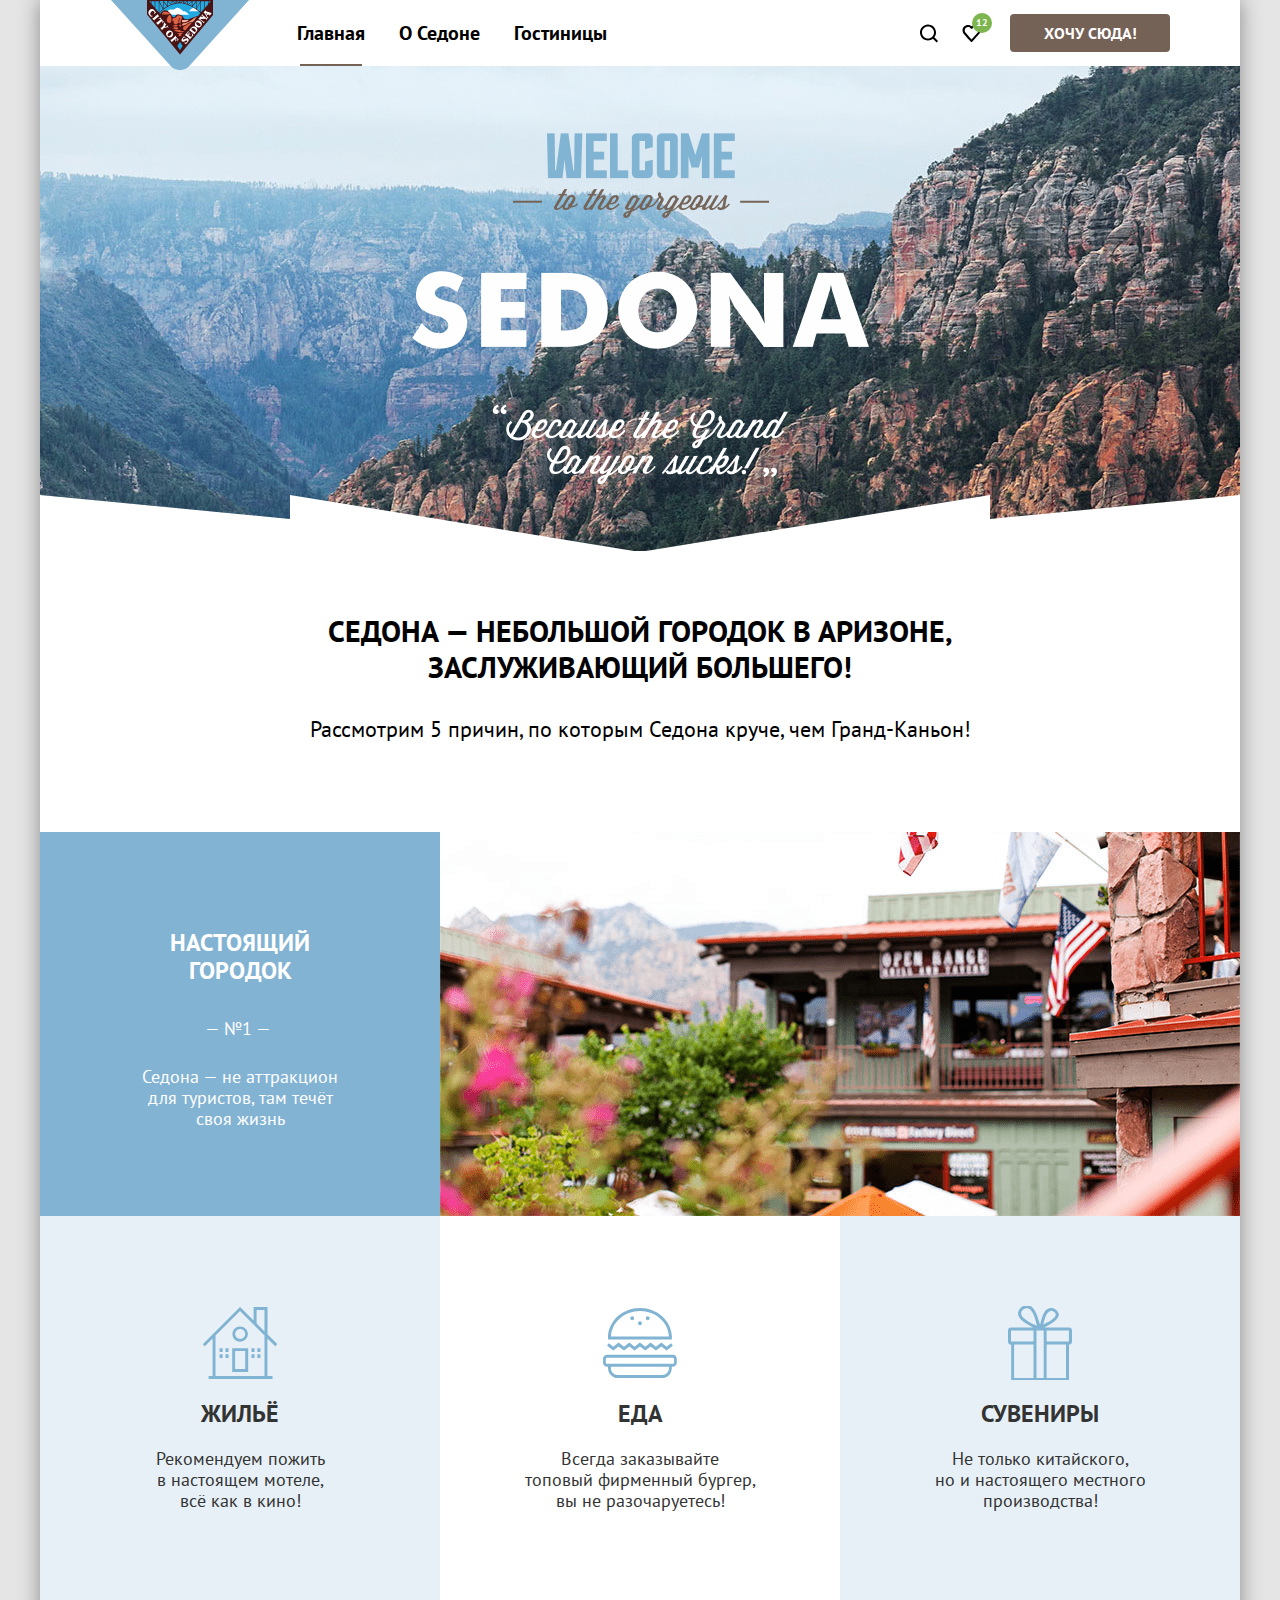
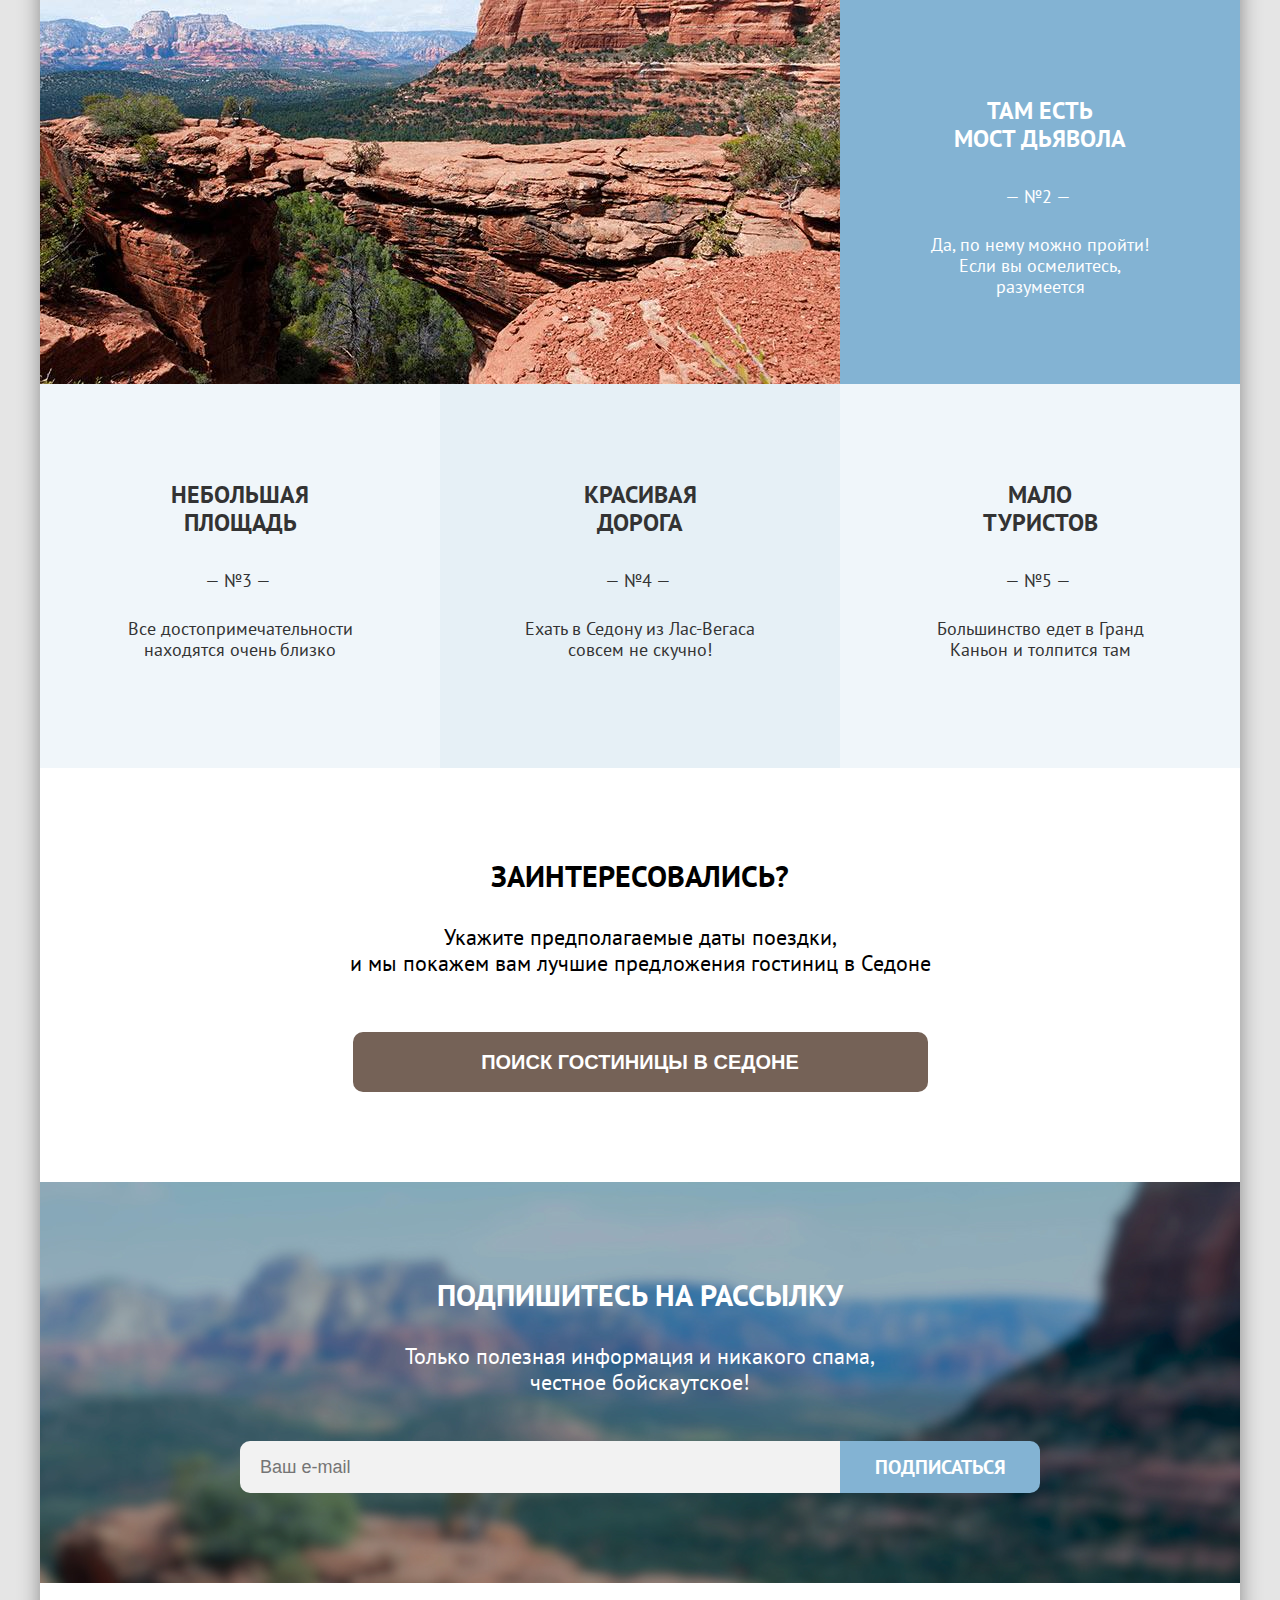
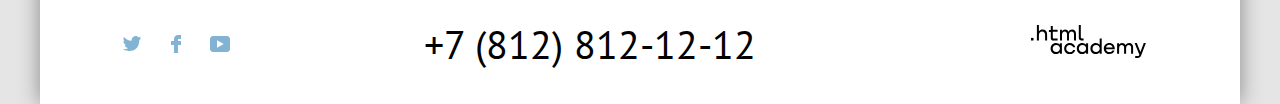
==== index.html @ 3f6ed515 "init: upload web-page" ====
<!DOCTYPE html>
<html lang="ru">
<head>
    <meta charset="UTF-8">
    <title>Ваше путешествие в Седону</title>
    <link rel="stylesheet" href="styles/styles.css">
    <link rel="stylesheet" href="styles/outline.css">
</head>
<body>

    <header class="page-header">
<!-- Разметка навигации -->
        <nav class="navigation-main">
            <div class="nav-logo">
                <a href="index.html">
                <img src="images/brand.svg" style="width: 140px; height: 70px;" alt="логотип сайта" class="mail-logo">
                </a>
            </div>

            <div class="navigation-box">
                <ul class="navigation-list">
                    <li class="navigation-item">
                        <a class="site-menu-link site-menu-current" href="index.html">Главная</a>
                    </li>
                    <li class="navigation-item">
                        <a class="site-menu-link" href="#about-id">О Седоне</a>
                    </li>
                    <li class="navigation-item">
                        <a class="site-menu-link" href="catalog.html">Гостиницы</a>
                    </li>
                </ul>
            </div>
        </nav>
<!-- Разметка кнопок посетителя -->
        <div class="additional-menu">
            <a class="additional-menu-link black-icon"  href="#">
                <svg class="additional-menu-icon" aria-hidden="true" focusable="false" width="20" height="19" viewBox="0 0 20 19" xmlns="http://www.w3.org/2000/svg">
                    <path d="M19.0257 17.05L15.3152 13.35C16.318 12.05 17.02 10.35 17.02 8.44995C17.02 4.04995 13.4098 0.449951 8.99732 0.449951C4.58483 0.449951 0.974609 4.14995 0.974609 8.54995C0.974609 12.95 4.58483 16.55 8.99732 16.55C10.8024 16.55 12.5072 15.95 13.9112 14.85L17.6217 18.55L19.0257 17.05ZM8.99732 14.55C5.68795 14.55 2.98029 11.85 2.98029 8.54995C2.98029 5.24995 5.68795 2.54995 8.99732 2.54995C12.3067 2.54995 15.0143 5.24995 15.0143 8.54995C15.0143 11.85 12.3067 14.55 8.99732 14.55Z"  />
                    </svg>
                <span class="visually-hidden">Поиск</span>
            </a>

            <a class="additional-menu-link black-icon" href="#">
                <svg class="additional-menu-icon" aria-hidden="true" focusable="false" width="19" height="17" viewBox="0 0 19 17" xmlns="http://www.w3.org/2000/svg">
                    <path d="M9.44382 17C9.14296 17 8.84211 16.9 8.64155 16.6C3.22622 10.5 1.92253 9.1 1.62168 8.7C0.91969 7.8 0.518555 6.6 0.518555 5.4C0.518555 2.4 2.92537 0 6.03416 0C7.33785 0 8.54126 0.5 9.5441 1.3C10.5469 0.5 11.8506 0 13.054 0C16.0625 0 18.5696 2.4 18.5696 5.4C18.5696 6.7 18.0682 7.9 17.266 8.8L10.2461 16.7C10.0455 16.9 9.84495 17 9.44382 17ZM3.42679 7.5C3.72764 7.9 6.93672 11.5 9.5441 14.4L15.7617 7.4C16.2631 6.9 16.4637 6.2 16.4637 5.4C16.4637 3.6 14.9594 2.1 13.1543 2.1C12.1515 2.1 11.1486 2.6 10.4467 3.4C10.1458 3.7 9.84495 3.8 9.5441 3.8C9.24325 3.8 8.9424 3.6 8.74183 3.4C8.03984 2.6 7.037 2.1 6.03416 2.1C4.22906 2.1 2.7248 3.6 2.7248 5.4C2.62452 6.3 3.02565 7 3.42679 7.5C3.3265 7.5 3.3265 7.5 3.42679 7.5Z"  />
                    </svg>

                <span class="visually-hidden">Избранное</span>

            </a>

            <a class="count-link" href="#"><span class="additional-menu-count">12</span></a>

            <a href="#" class="additional-menu-button brown-button">Хочу сюда!</a>

        </div>

    </header>
<!-- Основное наполнение -->
    <main class="main-container main-index">
        <div class="welcome-banner" style="width: 1200px; height: 485px;">
            <h1 class="visually-hidden">Туристичекий город Седона</h1>
        </div>
        <section class="welcome-section" id="about-id">
            <h2 class="visually-hidden">Что такое Седона?</h2>
            <p class="text-head welcome-section-head">Седона — небольшой городок в Аризоне, заслуживающий большего!</p>
            <p class="text-description welcome-section-description">Рассмотрим 5 причин, по которым Седона круче, чем Гранд-Каньон!</p>
        </section>
<!-- Блок преимуществ с описанием -->
        <section class="advantages">
            <h2 class="visually-hidden">Преимущества поездки в Седону</h2>
            <ol class="advantages-list">
                <li class="advantage-item bg-dark card-1">
                    <p class="advantage-head adv-head-big">Настоящий городок</p>
                    <p class="advantage-descriprion adv-dscr-big">Седона — не аттракцион<br>для туристов, там течёт<br>своя жизнь</p>
                </li>

                <li class="card-2">
                    <img src="images/photo-hotel.png" alt="изображение мотелей" style="width: 800px; height: 384px;">
                </li>

                            <li class="advantage-item bg-light card-3">
                                <p class="advantage-head  adv-with-icon-head">Жильё</p>
                                <p class="advantage-descriprion adv-with-icon-dscr">Рекомендуем пожить<br>в настоящем мотеле,<br>всё как в кино!</p>
                            </li>

                            <li class="advantage-item bg-no card-4">
                                <p class="advantage-head adv-with-icon-head">Еда</p>
                                <p class="advantage-descriprion adv-with-icon-dscr">Всегда заказывайте<br>топовый фирменный бургер,<br>вы не разочаруетесь!</p>
                            </li>

                            <li class="advantage-item bg-light card-5">
                                <p class="advantage-head adv-with-icon-head">Сувениры</p>
                                <p class="advantage-descriprion adv-with-icon-dscr">Не только китайского,<br>но и настоящего местного<br>производства!</p>
                            </li>

                <li class="advantage-item bg-dark card-7">
                    <p class="advantage-head adv-head-big">Там есть<br>мост дьявола</p>
                    <p class="advantage-descriprion adv-dscr-big">Да, по нему можно пройти! Если вы осмелитесь, разумеется</p>
                </li>

                <li class="card-6">
                    <img src="images/photo-canion.jpg" alt="Изображение каньона" style="width: 800px; height: 384px;">
                </li>


                <li class="advantage-item bg-lighter card-8">
                    <p class="advantage-head adv-head-big">Небольшая площадь</p>
                    <p class="advantage-descriprion adv-dscr-big">Все достопримечательности находятся очень близко</p>

                <li class="advantage-item bg-light card-9">
                    <p class="advantage-head adv-head-big">Красивая<br>дорога</p>
                    <p class="advantage-descriprion adv-dscr-big">Ехать в Седону из Лас-Вегаса совсем не скучно!</p>

                <li class="advantage-item bg-lighter card-10">
                    <p class="advantage-head adv-head-big">Мало<br>туристов</p>
                    <p class="advantage-descriprion adv-dscr-big">Большинство едет в Гранд Каньон и толпится там</p>
                </li>

            </ol>
        </section>
<!-- Блок для поиска гостиницы на странице -->
        <section class="index-interest">
            <h2 class="visually-hidden">Блок для поиска гостиницы в Седоне</h2>
            <span class="text-head index-interest-head">Заинтересовались?</span>
            <P class="text-description index-interest-description">Укажите предполагаемые даты поездки,<br>и мы покажем вам лучшие предложения гостиниц в Седоне
                </P>
            <button type="button" class="button brown-button index-interest-button">Поиск гостиницы в Седоне</button>
        </section>


    <section  class="index-footer-info">
        <h3 class="text-head index-footer-head">Подпишитесь на рассылку</h3>

        <p class="text-description">Только полезная информация и никакого спама,<br>честное бойскаутское!</p>

        <form action="https://echo.htmlacademy.ru/" method="post" class="index-footer-info-form">
            <input class="index-footer-input" type="email" name="email" placeholder="Ваш e-mail">
            <button class="button blue-button subscribe-button" type="submit" value="ПОДПИСАТЬСЯ">Подписаться</button>
        </form>
     </section>



    </main>
    <!-- Футер (на главной отличается от побочных, доб. фон в CSS) -->
    <footer>
        <section class="footer-common">
          <h2 class="visually-hidden">Здесь начинается подвал сайта</h2>
            <ul class="footer-socials">
                <li class="footer-socials-item">
                    <a class="footer-socials-link" href="https://twitter.com/htmlacademy_ru">
                        <span class="visually-hidden">Twitter</span>
                        <svg width="18" height="15" viewBox="0 0 18 15" xmlns="http://www.w3.org/2000/svg" aria-hidden="true">
                            <g clip-path="url(#clip0_24196_690)">
                            <path d="M11.6 0.200056C13.4 -0.299944 14.8 0.500056 15.4 1.40006C16.1 1.20006 16.8 0.900056 17.5 0.700056C17.5 1.60006 16.9 2.20006 16.6 2.50006C17.3 2.60006 18 1.90006 18 1.90006C17.8 2.90006 16.9 3.70006 16.3 3.90006C16.1 10.7001 13 15.1001 5.7 15.0001C5.1 15.0001 5.8 15.0001 5.2 15.0001C4.8 15.0001 0.8 14.5001 0 13.1001C2.4 13.3001 4.1 12.7001 5 11.9001C4 11.6001 2.1 11.5001 1.8 9.00006C2.2 9.10006 2.4 9.20006 3.1 9.10006C1.8 8.30006 0.4 7.50006 0.5 5.30006C0.8 5.60006 1.6 5.80006 1.9 5.80006C1.1 5.60006 -0.2 2.50006 0.9 0.900056C2.8 2.80006 4.9 4.50006 8.5 4.70006C8.7 2.30006 9.7 0.800056 11.6 0.200056Z"/>
                            </g>
                            <defs>
                            <clipPath id="clip0_24196_690">
                            <rect width="18" height="15" fill="white"/>
                            </clipPath>
                            </defs>
                        </svg>
                    </a>
                </li>

                <li class="footer-socials-item">
                    <span class="visually-hidden">Facebook</span>
                    <a class="footer-socials-link" href="https://www.facebook.com/htmlacademy">
                        <svg width="10" height="18" viewBox="0 0 10 18"  xmlns="http://www.w3.org/2000/svg" aria-hidden="true">
                            <path d="M7 0C4.8 0 3 1.8 3 4V6H0V10H3V18H7V10H10V6H7V4H10V0H7Z"/>
                        </svg>
                    </a>
                </li>

                <li class="footer-socials-item">
                    <a class="footer-socials-link" href="https://www.youtube.com/c/HTMLAcademyRUS">
                        <svg width="20" height="16" viewBox="0 0 20 16"  xmlns="http://www.w3.org/2000/svg" aria-hidden="true">
                            <path d="M17 0H2.9C1.2 0 0 1.5 0 3.2V12.7C0 14.5 1.2 16 2.9 16H17.2C18.7 16 20.1 14.5 20.1 12.8V3.2C19.9 1.5 18.7 0 17 0ZM7 11.8V4.2L13.7 8L7 11.8Z"/>
                        </svg>

                    </a>
                </li>

            </ul>

            <div>
                <a class="footer-tel" href="tel:+78128121212"> +7 &#40;812&#41; 812-12-12</a>
            </div>

            <div>
            <a class="html-academy-item html-academy-link black-icon" href="https://htmlacademy.ru">
                <svg width="115" height="33" viewBox="0 0 115 33" xmlns="http://www.w3.org/2000/svg">
                    <path d="M0 12.8999V15.4999H2.5V12.8999H0Z"  />
                    <path d="M11.5999 4.5C9.9999 4.5 8.7999 5.2 7.9999 6.2H7.8999V0H5.8999V15.5H7.8999V10.2C7.8999 8.1 9.1999 6.6 11.1999 6.6C12.9999 6.6 14.0999 8 14.0999 9.8V15.5H16.0999V9.4C16.1999 6.4 14.2999 4.5 11.5999 4.5Z"  />
                    <path d="M26.5999 4.8001H21.7999V1.1001H19.7999V4.9001H17.8999V6.9001H19.7999V12.9001C19.7999 14.6001 20.7999 15.6001 22.4999 15.6001H26.5999V13.6001H22.8999C22.1999 13.6001 21.7999 13.2001 21.7999 12.5001V6.8001H26.5999V4.8001Z"  />
                    <path d="M41.1 4.6001C39.5 4.6001 38.2 5.4001 37.6 6.7001H37.5C36.9 5.5001 35.7 4.6001 34.1 4.6001C32.7 4.6001 31.6 5.4001 31 6.4001H30.9V4.8001H29V15.4001H31V10.0001C31 8.0001 32 6.5001 33.6 6.5001C35.1 6.5001 36 7.5001 36 9.1001V15.4001H38V9.8001C38 7.4001 39.4 6.5001 40.6 6.5001C42.1 6.5001 43 7.5001 43 9.1001V15.4001H45V8.9001C45.1 6.4001 43.6 4.6001 41.1 4.6001Z"  />
                    <path d="M47.8 12.7C47.8 14.4 48.8 15.4 50.6 15.4H52.6V13.4H50.9001C50.2001 13.4 49.8 13 49.8 12.3V0H47.8V12.7Z"  />
                    <path d="M28.9001 19.6999C28.0001 18.5999 26.7001 17.8999 25.0001 17.8999C21.9001 17.8999 19.6001 20.1999 19.6001 23.4999C19.6001 26.7999 21.9001 29.0999 25.0001 29.0999C26.8001 29.0999 28.0001 28.2999 28.8001 27.1999H28.9001V28.7999H30.9001V18.1999H28.9001V19.6999ZM25.3001 27.0999C23.1001 27.0999 21.7001 25.4999 21.7001 23.4999C21.7001 21.4999 23.1001 19.8999 25.3001 19.8999C27.5001 19.8999 28.9001 21.4999 28.9001 23.4999C28.9001 25.3999 27.5001 27.0999 25.3001 27.0999Z"  />
                    <path d="M44.2 21.9999C43.7 19.5999 41.5999 17.8999 38.7999 17.8999C35.3999 17.8999 33.2 20.3999 33.2 23.4999C33.2 26.5999 35.3999 29.0999 38.7999 29.0999C41.5999 29.0999 43.7 27.2999 44.2 24.8999H42.0999C41.6999 26.1999 40.3999 27.1999 38.7999 27.1999C36.5999 27.1999 35.2 25.5999 35.2 23.5999C35.2 21.5999 36.5999 19.9999 38.7999 19.9999C40.3999 19.9999 41.5999 20.9999 42.0999 22.1999H44.2V21.9999Z"  />
                    <path d="M55.1 19.6999C54.2 18.5999 52.9001 17.8999 51.2001 17.8999C48.1001 17.8999 45.8 20.1999 45.8 23.4999C45.8 26.7999 48.1001 29.0999 51.2001 29.0999C53.0001 29.0999 54.2 28.2999 55 27.1999H55.1V28.7999H57.1V18.1999H55.1V19.6999ZM51.5 27.0999C49.3 27.0999 47.9001 25.4999 47.9001 23.4999C47.9001 21.4999 49.3 19.8999 51.5 19.8999C53.7 19.8999 55.1 21.4999 55.1 23.4999C55.1 25.3999 53.6 27.0999 51.5 27.0999Z"  />
                    <path d="M68.6999 19.7999C67.7999 18.6999 66.4999 17.8999 64.7999 17.8999C61.6999 17.8999 59.3999 20.1999 59.3999 23.4999C59.3999 26.7999 61.5999 29.0999 64.7999 29.0999C66.4999 29.0999 67.7999 28.2999 68.5999 27.2999H68.6999V28.7999H70.6999V13.3999H68.6999V19.7999ZM65.0999 27.0999C62.8999 27.0999 61.4999 25.4999 61.4999 23.4999C61.4999 21.4999 62.8999 19.8999 65.0999 19.8999C67.2999 19.8999 68.6999 21.4999 68.6999 23.4999C68.5999 25.4999 67.1999 27.0999 65.0999 27.0999Z"  />
                    <path d="M78.3 17.8999C75 17.8999 72.8 20.3999 72.8 23.4999C72.8 26.4999 74.9 29.0999 78.3 29.0999C80.8 29.0999 82.8 27.7999 83.5 25.4999H81.4C80.9 26.4999 79.8 27.0999 78.4 27.0999C76.5 27.0999 75.1 25.7999 75 24.1999H83.8C84 20.5999 81.8 17.8999 78.3 17.8999ZM78.3 19.7999C80 19.7999 81.3 20.7999 81.6 22.3999H75.1C75.4 20.8999 76.6 19.7999 78.3 19.7999Z"  />
                    <path d="M98.2001 17.8999C96.6001 17.8999 95.3001 18.6999 94.6001 19.8999H94.5001C93.9001 18.6999 92.7001 17.8999 91.1001 17.8999C89.7001 17.8999 88.6001 18.5999 88.0001 19.6999V18.1999H86.1001V28.7999H88.1001V23.3999C88.1001 21.3999 89.1001 19.9999 90.7001 19.8999C92.2001 19.8999 93.1001 20.8999 93.1001 22.4999V28.7999H95.1001V23.1999C95.1001 20.7999 96.5001 19.8999 97.7001 19.8999C99.2001 19.8999 100.1 20.8999 100.1 22.4999V28.7999H102.1V22.2999C102.2 19.6999 100.7 17.8999 98.2001 17.8999Z"  />
                    <path d="M109.4 27.0001L105.8 18.1001H103.6L108.4 29.7001C108.1 30.6001 107.7 30.9001 106.7 30.9001H104.2V32.9001H106.7C108.5 32.9001 109.5 32.1001 110.2 30.3001L114.9 18.1001H112.8L109.4 27.0001Z"  />
                    </svg>
            </a>
            </div>
            </section>
    </footer>
    <div class="modal-container modal-hide">
        <div class="modal-window">
            <h2 class="modal-heading">Поиск гостиницы в Седоне</h2>
            <button type="button" class="modal-close-button">
                <span class="visually-hidden">Закрыть</span>
            </button>

            <form action="https://echo.htmlacademy.ru" method="post" class="modal-form">
                    <div class="filter-date-in">
                        <label class="date-in modal-label" for="date-in">Дата заезда:</label>

                        <input class="calendar-in date-form" type="text" name="date-in" id="date-in" value="27 апреля 2020" placeholder="Укажите дату">

                        <span class="date-message date-message-error">
                            Мы не можем отправить вас в прошлое.
                        </span>
                    </div>

                    <div class="filter-date-out">
                        <label class="date-out  modal-label" for="date-out">Дата выезда:</label>

                        <input class="calendar-out date-form" type="text" name="date-out" id="date-out" value="1 сентября 2021" placeholder="Укажите дату">

                        <span class="date-message">На эти даты есть свободные номера. Пока есть.</span>
                    </div>

                    <div class="filter-adults">
                        <label class="adults-label modal-label" for="adults-number">Взрослые:</label>

                        <div class="adults-count count-field">
                            <button type="button" class="adults-count-minus modal-form-number-minus modal-count-button">
                                <span class="visually-hidden">Уменьшить количество</span>
                            </button>

                            <input class="adults-number modal-form-number" type="number" name="adults-number" id="adults-number" value="2" min="1" step="1">

                            <button type="button" class="adults-count-plus modal-form-number-plus modal-count-button">
                                <span class="visually-hidden">Увеличить количество</span>
                            </button>
                        </div>
                    </div>

                    <div class="filter-kids">
                        <div class="kids-field">
                            <label class="kids-label modal-label" for="kids">Дети:</label>

                            <span class="kids-info-icon">
                                <span class="kids-info-text">
                                    Укажите количество детей, которые будут с вами, возраст которых от 6 до 18 лет. Дети до 6 лет размещаются бесплатно.
                                </span>
                            </span>
                        </div>

                        <div class="kids-count count-field">
                            <button type="button" class="kids-count-minus modal-form-number-minus modal-count-button">
                                <span class="visually-hidden">Уменьшить количество</span>
                            </button>

                            <input class="kids-number modal-form-number" type="number" name="kids-number" id="kids" value="1" min="0" step="1">

                            <button type="button" class="kids-count-plus modal-form-number-plus modal-count-button">
                                <span class="visually-hidden">
                                    Увеличить количество
                                </span>
                            </button>
                        </div>
                    </div>

                <button class="modal-form-button button blue-button" type="submit">
                    Найти
                </button>
            </form>

        </div>
    </div>
</body>
</html>
---- styles/styles.css ----
@font-face {
    font-family: "PT sans";
    src: url("../fonts/ptsans-400.woff2") format("woff2");
    font-style: normal;
    font-weight: 400;
    font-display: swap;
}

@font-face {
    font-family: "PT sans";
    src: url("../fonts/ptsans-700.woff2") format("woff2");
    font-style: normal;
    font-weight: 700;
    font-display: swap;
}

*,
*::before,
*::after {
  box-sizing: border-box;
}

html {
    height: 100%;
    background-color: #e5e5e5;
  }

body {
    margin: 0 auto;
    font-family: "PT sans", sans-serif;
    font-weight: 400;
    display: flex;
    flex-direction: column;
    /* text-align: center; */
    min-height: 100%;
    width: 1200px;
    background-color: #fff;
    box-shadow: 0px 0px 20px rgba(0, 0, 0, 0.404);
}

.visually-hidden {
    position: absolute;
    width: 1px;
    height: 1px;
    margin: -1px;
    padding: 0;
    border: 0;
    clip: rect(0 0 0 0);
    overflow: hidden;
  }

  .main-index {
    width: 1200px;
    display: flex;
    flex-direction: column;
    text-align: center;
}

.main-container {
    flex-grow: 1;
}

.page-header {
    font-weight: 700;
    font-size: 20px;
    line-height: 26px;
    width: 1060px;
    margin: 0 auto;
    display: flex;
    flex-direction: row;
    justify-content: space-between;
}

.navigation-main {
    display: flex;
    flex-direction: row;
    justify-content: space-between;
    padding: 0;
    margin: 0;
}


.navigation-list {
    display: flex;
    flex-wrap: wrap;
    padding: 0;
    width: 550px;
    margin: 0 auto;
    }

.site-menu-link {
    font-family: inherit;
    display: block;
    font-weight: 700;
    text-decoration: none;
    color: inherit;
    padding: 20px 17px;
    margin: 0;
}

.site-menu-current {
    position: relative;
    cursor: default;
}

.site-menu-current::after {
    content: "";
    position: absolute;
    left: 20px;
    right: 20px;
    bottom: 0%;
    height: 2px;
    background-color: #756257;
}

/* user block */
.additional-menu {
    display: flex;
    width: 300px;
    justify-content: flex-end;
    flex-wrap: wrap;
    align-items: center;
    margin: 0;
    padding: 0;
}

.additional-menu-link {
    display: block;
    position: relative;
    width: 42px;
    height: 66px;
    border-radius: 25%;
}

.additional-menu-icon {
    position: absolute;
    top: 0;
    right: 0;
    bottom: 0;
    left: 0;
    margin: auto;

}
.count-link {
    position: relative;
}



.additional-menu-count {
    display: block;
    position: absolute;
    top: -20px;
    right: 0px;
    color: white;
    width: 20px;
    height: 20px;
    font-size: 10px;
    line-height: 20px;
    font-family: inherit;
    text-decoration: none;
    background-color:#7DB54F;
    border-radius: 50%;
    text-align: center;
}

.additional-menu-count:hover {
  background-color:#8bc958;
}


.nav-logo {
    margin-right: 30px;
    padding: 0;
    margin-bottom: 0;
    /* position: absolute; */
    position: relative;
    z-index: 1;
    margin-bottom: -10px;
}

.main-logo {
    display: block;
}

.page-header li {
    list-style: none;
}

.welcome-section {
    padding: 62px 240px 80px;
}

.welcome-section-head {
    display: inline-block;
    margin-top: 0;
    margin-bottom: 31px;
}

.welcome-section-description {
    margin: 0;
}


.advantages-list {
    padding: 0;
    padding-top: 10px;
    margin: 0;
    list-style-type: none;
    display: grid;
    grid-template-columns: repeat(3, 400px);
    grid-template-rows: repeat(4, 384px);
}



.card-1 .adv-head-big::after {
    display: block;
    content: "— №1 —";
    position: absolute;
    font-size: 18px;
    font-weight: 400;
   margin: 30px 75px;
}

.card-7 .adv-head-big::after {
    display: block;
    content: "— №2 —";
    position: absolute;
    font-size: 18px;
    font-weight: 400;
   margin: 30px 75px;
}

.card-8 .adv-head-big::after {
    display: block;
    content: "— №3 —";
    position: absolute;
    font-size: 18px;
    font-weight: 400;
   margin: 30px 75px;
}

.card-9 .adv-head-big::after {
    display: block;
    content: "— №4 —";
    position: absolute;
    font-size: 18px;
    font-weight: 400;
   margin: 30px 75px;
}

.card-10 .adv-head-big::after {
    display: block;
    content: "— №5 —";
    position: absolute;
    font-size: 18px;
    font-weight: 400;
   margin: 30px 75px;
}

.card-3 .adv-with-icon-head::before {
    display: block;
    content: "";
    position: absolute;
    width: 74px;
    height: 74px;
    background-image: url(../images/decoration/house-vector.svg);
    background-repeat: no-repeat;
    background-position: center;
    top: 90px;
    left: 200px;
    margin-left: -37px;
    margin-bottom: 20px;
}

.card-4 .adv-with-icon-head::before {
    display: block;
    content: "";
    position: absolute;
    width: 74px;
    height: 74px;
    background-image: url(../images/decoration/food-vector.svg);
    background-repeat: no-repeat;
    background-position: center;
    top: 90px;
    left: 200px;
    margin-left: -37px;
}

.card-5 .adv-with-icon-head::before {
    display: block;
    content: "";
    position: absolute;
    width: 74px;
    height: 74px;
    background-image: url(../images/decoration/present-vector.svg);
    background-repeat: no-repeat;
    background-position: center;
    top: 90px;
    left: 200px;
    margin-left: -37px;
}

.card-1 {
    grid-row: 1 / 2;
    grid-column: 1 / 2;
    position: relative;
}

.card-2 {
    grid-row: 1 / 2;
    grid-column: 2 / 4;
}

.card-3 {
    grid-row: 2 / 3;
    grid-column: 1 / 2;
    position: relative;
}

.card-4 {
    grid-row: 2 / 3;
    grid-column: 2 / 3;
    position: relative;
}

.card-5 {
    grid-row: 2 / 3;
    grid-column: 3 / 4;
    position: relative;
}

.card-6 {
    grid-row: 3 / 4;
    grid-column: 1 / 3;
}

.card-7 {
    grid-row: 3 / 4;
    grid-column: 3 / 4;
    position: relative;
}

.card-8 {
    position: relative;
}

.card-9 {
    position: relative;
}

.card-10 {
    position: relative;
}

.index-interest {
    margin: 0;
}

.index-interest-head {
    display: block;
    margin-top: 90px;
    margin-bottom: 30px;
}

.index-interest-description {
    display: block;
    margin: 0 auto;
    margin-bottom: 56px;
    max-width: 720px;

}

.index-interest button {
    margin-bottom: 90px;
}

/* Модальное окно */

.modal-hide {
    display: none;
}

.modal-open {
    display: flex;
}

.modal-container {
    position: fixed;
    justify-content: center;
    top: 0;
    left: 0;
    width: 100%;
    height: 100%;
    background-color: #ffffffcc;
    z-index: 3;
}

.modal-window {
    position: relative;
    height: 561px;
    width: 715px;
    margin: auto;
    padding: 62px 70px 70px 70px;
    background-color: #fff;
    box-shadow: 0px 25px 50px rgba(0, 0, 0, 0.15);
    border-radius: 30px;
}

.modal-form {
    display: grid;
    grid-template-columns: 50% 1fr;
    grid-template-rows: 50px 50px 50px 60px;
    margin: 0 auto;
    margin-top: 70px;
    row-gap: 40px;

}



.filter-date-in {
    display: grid;
    grid-column: 1 / -1;
    grid-row: 1 / 2;
    grid-template-columns: 155px 1fr;
    grid-template-rows: 50px 30px;
}

.date-in {
    grid-row: 1 / 2;
    grid-column: 1 / 2;
}

.calendar-in {
    grid-row: 1 / 2;
    grid-column: 2 / 3;
}


.filter-date-out {
    display: grid;
    grid-column: 1 / -1;
    grid-row: 2 / 3;
    grid-template-columns: 155px 1fr;
    grid-template-rows: 50px 30px;

}

.date-out {
    grid-row: 1 / 2;
    grid-column: 1 / 2;
}

.calendar-out {
    grid-row: 1 / 2;
    grid-column: 2 / 3;
}

.date-message {
    grid-row: 2 / 3;
    grid-column: 2 / 3;
}

.filter-adults {
    grid-row: 3 / 4;
    grid-column: 1 / 2;
    display: grid;
    grid-template-columns: 155px 1fr;
}



.filter-kids {
    grid-row: 3 / 4;
    grid-column: 2 / 3;
    display: grid;
    grid-template-columns: 155px 1fr;
}



.modal-label, .modal-form input {
    font-weight: 700;
    font-size: 18px;
    align-self: center;
}

.modal-form input {
height: 50px;
}

.calendar-in, .calendar-out {
    padding-left: 20px;
}

.modal-form input {
    border: none;
    background-color: #F2F2F2;
    border-radius: 4px;
}

.modal-count-button  {
    border: none;
    position: relative;
    background-color: transparent;
}


.date-message {
    font-size: 16px;
    color: #333;
}

.date-message-error {
    color: #FF5757;
}

.kids-field {
    display: flex;
    position: relative;
}

.kids-label {
    margin-left: 55px;
}

.count-field {
    display: grid;
    min-width: 133px;
    grid-template-columns: 50px 30px 50px;
    grid-template-rows: 50px;
    position: relative;
    z-index: 0;
}

.modal-form-number {
    grid-column: 1 / -1;
    grid-row: 1 / 2;
    z-index: 0;
    padding: 0 50px;
    text-align: center;

}

.modal-form-number-minus {
    grid-column: 1 / 2;
    grid-row: 1 / 2;
    z-index: 1;
}

.modal-form-number-plus {
    grid-column: -1 / -2;
    grid-row: 1 / 2;
    z-index: 1;
}


/* Стилизация input инпут */

.modal-form-number {
    appearance: textfield;
}

.modal-form-number::-webkit-outer-spin-button,
.modal-form-number::-webkit-inner-spin-button {
  appearance: none;
  margin: 0;
}

.modal-form-number:focus {
    outline: 3px #83B3D3 solid;
}

.modal-form-number-minus {
    position: relative;
}

.modal-form-number-minus::after {
    content: "";
    position: absolute;
    top: calc(50% - 7px);
    left: calc(50% - 7px);
    width: 14px;
    height: 14px;
    opacity: 30%;
    border-radius: 4px;
    background-image: url(../images/icons/minus-icon.svg);
    background-position: center;
    background-repeat: no-repeat;

}

.modal-form-number-plus {
    position: relative;
}

.modal-form-number-plus::after {
    content: "";
    position: absolute;
    top: calc(50% - 7px);
    left: calc(50% - 7px);
    width: 14px;
    height: 14px;
    opacity: 30%;
    border-radius: 4px;
    background-image: url(../images/icons/plus-icon.svg);
    background-position: center;
    background-repeat: no-repeat;

}

.modal-form-number-minus:hover::after,
.modal-form-number-plus:hover::after {
opacity: 1;
}

.modal-form-number-minus:active::after,
.modal-form-number-plus:active::after {
opacity: 0.3;
outline: none;
}

.modal-form-number-minus:focus-visible::after,
.modal-form-number-plus:focus-visible::after {
outline: 3px solid #83B3D3;
outline-offset: 3px;
opacity: 1  ;
}

.modal-form-number-minus:focus-visible,
.modal-form-number-plus:focus-visible {
outline: none;
}

/* .modal-count-button:focus {
    outline-offset: -15px;
} */

/* .calendar-in {
} */

.modal-heading {
    display: inline-block;
    font-weight: 700;
    font-size: 30px;
    line-height: 40px;
    margin: 0;
    padding: 0;
    text-transform: uppercase;
}

.modal-close-button {
    border: none;
    position: absolute;
    width: 53px;
    height: 53px;
    top: 54px;
    right: 70px;
    border-radius: 50%;
}

.modal-close-button::after {
    content: "";
    position: absolute;
    top: calc(50% - 7px);
    left: calc(50% - 7px);
    width: 14px;
    height: 14px;

    background-image: url(../images/icons/cross-icon.svg);
    background-position: center;
    background-repeat: no-repeat;

}


.kids-info-icon {
    min-width: 25px;
    position: absolute;
    height: 25px;
    background-color: #83B3D3;
    align-self: center;
    right: 18px;
    border-radius: 50%;
    background-image: url(../images/icons/info-icon.svg);
    background-repeat: no-repeat;
    background-position: 50% 50%;
}

.filter-date-in, .filter-date-out {
    position: relative;
}

.filter-date-in::after, .filter-date-out::after {
    content: "";
    top: 18px;
    right: 18px;
    width: 15px;
    height: 15px;
    position: absolute;
    background-image: url(../images/icons/date-icon.svg);
    background-position: center;
    background-repeat: no-repeat;
}

.kids-info-text {
    display: none;
    background-color: #333;
    color: white;
    position: absolute;
    width: 256px;
    padding: 15px 22px;
    border-radius: 10px;
    box-shadow: 0px 15px 30px rgba(0, 0, 0, 0.3);
    top: calc(100% + 15px);
    left: calc(50% - 128px);

}

.kids-info-text::after {
    content: "";
    background-color: #333;
    width: 18px;
    height: 18px;
    transform: rotate(45deg);
    position: absolute;
    top: -9px;
    left: calc(50% - 9px);


}

.kids-info-icon:hover .kids-info-text {
    display: block;
}


/* Состояния ссылок*/
.site-menu-link:not(.site-menu-current):hover {
    color:#756257;
}

.site-menu-link:not(.site-menu-current):active {
    color:#75625730;
}



/* BUTTONS  */


.button {
    left: 0px;
    top: 0px;
    font-weight: 700;
    font-size: 16px;
    line-height: 20px;
    color: white;
    border: none;
    text-align: center;
    border-radius: 4px;
}

.blue-button {
    background-color: #83B3D3;
}


.blue-button:hover {
    background-color: #68A2CA;
}

.blue-button:focus-visible {
    background-color: #68A2CA;
    outline: 3px solid #756257;
}

.blue-button:active {
    background-color:#68A2CA;
    color: #ffffff30;
    outline: none;
}

.brown-button {
    background-color: #756257;
}

.brown-button:hover {
    background-color: #615048;
}

.brown-button:active {
    background-color: #615048;
    color: #ffffff30;
    outline: none;
}

.brown-button:focus-visible {
    background-color: #615048;
    outline: 3px solid #83B3D3;
}

.modal-form-button {
    grid-row: 4 / 5;
    grid-column: 1 / -1;
    text-transform: uppercase;
    border-radius: 10px;
}

/* Modal состояния */

.date-form:hover {
background-color: #E6E6E6;
}

.date-form:focus {
    background-color: #e6e6e6;
    outline: 3px solid rgba(131, 179, 211, 1);
    }

.date-form:not(:placeholder-shown):focus {
    outline:  2px solid #000000;
    background-color: #ffffff;
    }

.date-form:active {
background-color: #FFFFFF;
color: black;
outline: 2px solid black;
outline-offset: -2px;
}

.modal-close-button:focus-visible {
outline: 3px solid #83B3D3;
background-color: #E6E6E6;
}

.modal-close-button:hover {
    background-color: #E6E6E6;

}

.modal-close-button:active::after {
    opacity: 30%;
}

/* Footer состояния */




.additional-menu-button {
    text-transform: uppercase;
    width: 160px;
    color:rgb(255, 255, 255);
    /* height: 70px; кек */
    /* display: flex;
    text-decoration: none;
    justify-content: center;
    align-items: center; */
    text-decoration: none;
    text-align: center;
    padding: 6px;
    border-radius: 4px;
    margin-left: 18px;
    font-size: 16px!important;
}

.price-grid {

    display: grid;
    grid-template-columns: 143px 143px;
}

.price-field {
    display: grid;
    grid-template-columns: 1fr 40px;
}

.price-range {
    grid-column: -1 / -2;
    grid-row: 1 / 2;
    z-index: 1;
    align-self: center;
    padding: 13px;
}

.price-input {
    grid-column: 1 / 3;
    grid-row: 1 / 2;
    z-index: 0;
    height: 48px;
    border: none;
    outline: none;
}

.submit-button {
    padding: 7px 15px;
    min-height: 48px;
    margin-bottom: 10px;
}

.clear-button {
    background-color: transparent;
    font-weight: 400;
    color: rgb(255, 255, 255);
    padding: 7px 15px;
}

.clear-button:focus-visible {
    color: rgba(255, 255, 255, 1);
    outline: 3px solid #83B3D3;
    outline-offset: -3px;
}

.clear-button:hover {
    color: rgba(255, 255, 255, 0.6);
}

.clear-button:active {
    color: rgba(255, 255, 255, 0.3);
}


/* VIEW TOGGLE */
.view-toggle {
    display: flex;
    width: 160px;
    justify-content: space-between;
    list-style-type: none;
    margin: 0;
    padding: 0;
}

.view-toggle-link {
    display: block;
    outline: 2px solid #E6E6E6;
    outline-offset: -2px;
    border-radius: 4px;
    width: 48px;
    height: 48px;
    padding: 17px;
    background-position: 50% 50%;
}

.view-toggle-link:focus-visible {
    outline: 2px solid #83B3D3;
}

.view-toggle-link:hover {
    outline: 2px solid #83B3D3;
}

.view-toggle-current {
    outline: 2px solid black;
}

.view-toggle-grid {
    background-image: url(../images/icons/view-toggle/grid-toggle-icon.svg);
    background-repeat: no-repeat;

}

.view-toggle-slide {
    background-image: url(../images/icons/view-toggle/slide-toggle-icon.svg);
    background-repeat: no-repeat;

}

.view-toggle-list {
    background-image: url(../images/icons/view-toggle/list-toggle-icon.svg);
    background-repeat: no-repeat;

}

/* Состояния картинок */

.hotel-image:hover {
    opacity: 60%;
}

.hotel-image:active{
    opacity: 30%;
}

.hotel-image:focus img {
    outline: 3px solid #83b3d3;
  }


/* Подписка в футере */
.catalog-footer-info-form {
    color: #000;
}

.catalog-subscribe-button {
    color: #000;
}

/* Пагинация */
.paging-item {
    list-style: none;
    margin: 0 4px;


}

.paging-link {
    display: flex;
    flex-wrap: wrap;
    align-items: center;
    justify-content: center;
    min-width: 55px;
    height: 55px;
    padding: 8px;
    color: #fff;
    background-color: #83B3D3;
    font-size: 20px;
    font-weight: 700;
    text-align: center;
    text-decoration: none;
    border-radius: 4px;
}

.paging-active {
    background-color: #F2F2F2;
    color:rgb(0, 0, 0);
}

.index-interest-button {
    height: 60px;
    width: 575px;
    border-radius: 10px;
    font-size: 20px;
    line-height: 36px;
    text-transform: uppercase;
}

.subscribe-button {
    background-color: #83B3D3;
    color: #fff;
    font-family: inherit;
    font-size: 20px;
    border-radius: 0px 10px 10px 0px;
    padding: 16px;
    text-transform: uppercase;
}

.index-footer-input {
    border-radius: 10px 0 0 10px;
    border: none;
    padding: 8px 20px;
    font-size: 18px;
    line-height: 26px;
    background-color: #F2F2F2;
}

.index-footer-input:hover {
    background-color: #E6E6E6;
}

.index-footer-input:focus-visible {
    background-color: #E6E6E6;
    outline: 3px solid #83B3D3;
    outline-offset: -3px;
}

.index-footer-input:invalid {
    background-color: #fff;
    outline: 2px solid #FF5757;
    outline-offset: -2px;
}

.subscribe-button:hover {
    background-color: #68A2CA;
}

.subscribe-button:focus-visible {
    background-color: #68A2CA;
    outline: 3px solid #756257;
    outline-offset: -3px;
}

.subscribe-button:active {
    background-color: #68A2CA;
    color: rgba(255, 255, 255, 0.3);
}

/* BUTTONS end  */

.text-head {
    font-weight: 700;
    font-size: 30px;
    line-height: 36px;
    text-transform: uppercase;
    align-content: center;
}

.text-description {
    font-weight: 400;
    font-size: 22px;
    line-height: 26px;
}


.welcome-banner {
    position: relative;
    background-color: rgb(199, 199, 199);
    background-image:
    url("../images/decoration/welcome-words.png"),
    url("../images/decoration/welcome-background_old.jpg");
    background-repeat: no-repeat;
    background-position: center, center;
    height: 100%;
    padding: 0;
    margin-top: 0;
    /* outline: 1px solid rgb(255, 255, 255);
    outline-offset: -1px; */
    /* margin-top: -7px; */
}

.welcome-banner::before {
    content: "";
    position: absolute;
    width: 1200px;
    height: 485px;
    top: 0;
    left: 0;
    background-image: url(../images/decoration/welcome-divider.svg);
    background-repeat: no-repeat;
    background-position-y: 429px;


}



.index-interest {
    color: #000;
}



.advantage-head {
    font-weight: 700;
    font-size: 24px;
    line-height: 28px;
    text-transform: uppercase;
}

.advantage-descriprion {
    font-size: 18px;
    line-height: 21px;
}

/* Поля с цифрами №1 и №2 */

.adv-head-big {
    display: block;
    margin-top: 97px;
    margin-bottom: 81px;
    padding: 0 90px;
}

.adv-dscr-big {
    margin-bottom: 87px;
    padding: 0 80px;
}

/* мини поля */

.adv-with-icon-head {
    margin-top: 184px;
    margin-bottom: 20px;
    padding: 0 90px;
}

.adv-with-icon-dscr {
    margin-bottom: 80px;
    padding: 0 70px;
}

.bg-dark {
    background-color: #83B3D3;
    color: white;
}

.bg-light {
    background-color: rgba(131, 179, 211, 0.2);
    color: #333;
}

.bg-lighter {
    background-color: rgba(131, 179, 211, 0.12);
    color: #333;
}

.bg-no {
    color: #333;
}

/* Подписаться на рассылку */

.index-footer-info {
    background-image: url("../images/decoration/footer-bg-blur.jpg");
    background-color: #68A2CA;
    color:rgb(255, 255, 255);
    text-align: center;

}

.index-footer-head {
    display: inline-block;
    margin-top: 95px;
    margin-bottom: 30px;
}

.index-footer-info .text-description {
    margin-top: 0px;
    margin-bottom: 46px;
}

.index-footer-info-form {
    display: grid;
    grid-template-columns: 1fr 200px;
    margin: 0 200px 90px 200px;
}

.catalog-footer-info-form {
    display: grid;
    grid-template-columns: 1fr 200px;
    margin: 0 200px 90px 200px;
}

/* Подписаться на рассылку end*/

.catalog-footer {
    color:rgb(0, 0, 0);
    text-align: center;
}

.footer-tel {
    font-family: "PT sans", sans-serif;
    font-size: 40px;
    line-height: 40px;
    text-decoration: none;
    color: black;
    border-radius: 10px;
}

.footer-common {
    margin: 0;
    display: flex;
    justify-content: space-between;
    align-items: center;
}

.footer-socials {
    display: flex;
    max-width: 150px;
    flex-wrap: wrap;
    margin: 0;
    padding: 0;
    margin-left: 70px;
    list-style-type: none;

}

.footer-socials-item {
    margin: 0 2px;
}

.footer-socials-link {
    display: grid;
    width: 40px;
    height: 40px;
    place-content: center;
    border-radius: 10px;
    fill: #83b3d3;
}



.footer-socials-link:hover {
fill: #68A2CA;
}

.footer-socials-link:active {
opacity: 30%;
}

.footer-socials-link:focus-visible {
    outline: 3px solid #68A2CA;
    outline-offset: -3px;
}

.footer-tel:hover {
    color: #756257;
}

.footer-tel:active {
    color: #756257;
    opacity: 30%;
}

.footer-tel:focus-visible {
    color: #756257;
    outline: 3px solid #83B3D3;
}

.black-icon {
    fill: #000000;
}

.black-icon:hover {
    fill: #756257;
}

.black-icon:active {
    opacity: 30%;
}

.black-icon:focus-visible {
    outline: 3px solid #83B3D3;
    outline-offset: -3px;
}


.html-academy-item {
    margin: 26px 72px 26px;
    display: block;
    padding: 16px 22px;
    justify-self: end;
    border-radius: 10px;
}
/* Стили для каталога */

.catalog-head {
    margin: 0;
}

.hotels-filter-section {
    background-image: url("../images/decoration/filter-bg-blur.jpg");
    background-color: #83B3D3;
    background-repeat: no-repeat;
    color: #fff;
    margin-top: 0;
    margin-bottom: 44px;
    padding: 35px 70px 80px;
}

.breadcrumbs {
    margin-top: -10px;
    margin-bottom: 45px;
}

.breadcrumbs-list {
    display: flex;
    margin: 0;
    padding: 0;
}

.breadcrumbs-item:not(:first-child) {
 margin-left: 26px;
}

.breadcrumbs-link-home {
    fill: white;
}

.breadcrumbs-item + .breadcrumbs-item {
    position: relative;

}

.breadcrumbs-link:not(.breadcrumbs-link-current):hover {
   opacity: 60%;
}

.breadcrumbs-link:not(.breadcrumbs-link-current):focus-visible {
    outline: 3px #83B3D3 solid;
    outline-offset: -3px;
}

.breadcrumbs-link:not(.breadcrumbs-link-current):active {
    opacity: 30%;
 }

 .breadcrumbs-link-current {
    cursor: default;
 }

 .breadcrumbs-item:not(:first-child)::before {
    content: "";
    position: absolute;
    background-image: url(../images/icons/breadcrumbs-arrow.svg);
    fill: white;
    opacity: 30%;
    width: 5px;
    height: 8px;
    top: calc(50% - 4px);
    left: -15px;
   }

.filter-box {
    display: flex;
    flex-direction: row;
}

.filter-box ul, .filter-list-item, fieldset, .filter-box {
    padding: 0;
    margin: 0;
}


.filter-list-item + .filter-list-item {
    margin-top: 12px;
}

.filter-button-box {
    display: flex;
    flex-direction: column;
    justify-content: flex-end;
}


.catalog-head {
    font-weight: 700;
    font-size: 60px;
    line-height: 78px;
    color: #fff;
}

.favorite-item {
    background-color: #7DB54F;
}

.favorite-item:focus-visible {
    background-color: #6C9E42;
    outline: #756257 3px solid;
    outline-offset: -3px;
}

.favorite-item:hover {
    background-color: #6C9E42;
}

.favorite-item:active {
    background-color: #6C9E42;
    color: #ffffff30;
}

.search-section-results {
    display: flex;
    margin-bottom: 53px;
    width: 1050px;
    margin-left: auto;
    margin-right: auto;
    align-items: center;
    justify-content: space-between;
}

.breadcrumbs-item {
    list-style: none;

}

.breadcrumbs-item a {
    color: inherit;
}

.filter-title {
    font-weight: 700;
    font-size: 20px;
    line-height: 26px;
    margin-bottom: 30px;

}

.hotel-type-perks {
    margin-right: 65px;
}

.hotel-type-place {
    margin-right: 160px;
}

.hotel-type-cost {
    margin-right: 80px;
}

.hotel-type li {
    font-weight: 400;
    font-size: 18px;
    line-height: 23px;
    list-style: none;
}

.hotel-type {
    border: none;
}

.breadcrumbs-item a {
    font-size: 16px;
    line-height: 21px;
    list-style: none;
    text-decoration: none;

}



.price-opacity {
    opacity: 0.3;
}

.price-field-from .price-input {
    outline: 2px solid #fff;
    outline-offset: -1px;
    border-radius: 4px 0 0 4px;
}

.price-field-to .price-input {
    outline: 2px solid #fff;
    outline-offset: -1px;
    border-radius: 0 4px 4px 0;
}

.price-field input {
    background: none;
    color: #fff;
    border: none;
    padding: 14px 19px;
    color:  white;
    font-size: 18px;
}

.price-input::-webkit-inner-spin-button,
.price-input::-webkit-outer-spin-button {
  -webkit-appearance: none;
  margin: 0;
}

.price-input:hover {
    outline: 2px solid rgba(255, 255, 255, 0.6);
}
.price-input:focus {
    outline: 3px solid #83b3d3;
    border: 3px solid #ffffff;
    box-shadow: inset 0 0 0 3px #83b3d3;
}

.price-input:not(:placeholder-shown):focus {
    background-color: #756257;
    border: none;
    outline: none;
    box-shadow: none;
    outline: 2px solid #fff;
    outline-offset: -1px;
}

/* range-slider price-bar */

.range-scale {
    position: relative;
    height: 4px;
    width: 287px;
    background-color: #ffffff30;
    margin-top: 30px;
}

.range-bar {
    position: absolute;
    height: 4px;
    background-color: white;
}

.range-toggle {
    border: none;
    width: 20px;
    height: 20px;
    border-radius: 4px;
    cursor: pointer;
    position: absolute;
}

.range-toggle-min {
    left: 0;
    top: calc(50% - 10px);
}

.range-toggle-max {
    right: 0;
    top: calc(50% - 10px);
}

.range-toggle:hover {
    box-shadow: 0px 4px 10px rgba(0, 0, 0, 0.25);
}

.range-toggle:focus {
    outline: 3px solid #83B3D3;
}

.range-toggle:active {
outline-width: 2px;
box-shadow: 0 7px 15px rgba(0, 0, 0, 0.4);

}

/* Чекбоксы фильтра */

.control {
    position: relative;
    display: block;
    padding-left: 40px;

}

.control-mark {
    position: absolute;
    width: 20px;
    height: 20px;
    background-color: rgb(255, 255, 255);
    border-radius: 4px;
    left: 0;
    top: 2px;

}


.control-input[type="checkbox"]:checked + .control-mark::after {
    content: "";
    position: absolute;
    top: 0;
    left: 0;
    width: 20px;
    height: 20px;
    background-image: url(../images/icons/checkmark-icon.svg);
    background-position: center;
    background-repeat: no-repeat;
}

.control-input[type="radio"] + .control-mark {
    border-radius: 50%;
}

.control-input[type="radio"]:checked + .control-mark::after {
    content: "";
    position: absolute;
    top: 25%;
    left: 25%;
    width: 10px;
    height: 10px;
    border-radius: 50%;
    background-color: #3F5E72;

}

/* Состояния чекбоксов */

.control-input[type="checkbox"]:hover + .control-mark {
    background-color: rgba(255, 255, 255, 0.6);
}

.control-input[type="checkbox"]:active + .control-mark {
    background-color: rgba(255, 255, 255, 0.3);
}

.control-input[type="checkbox"]:focus + .control-mark {
    outline: 3px solid #83B3D3;
}

.control-input[type="radio"]:hover + .control-mark {
    outline: 3px solid #83B3D3;
    cursor: pointer;
}

.control-input[type="radio"]:focus + .control-mark {
    outline: 3px solid #83B3D3;
}


/* Результаты поиска */

.search-results {
    font-weight: 700;
    font-size: 30px;
    line-height: 39px;
}

.sorting-type select {
    color: #333;
    font-size: 18px;
    line-height: 23px;
    padding: 12px 30px 12px 3px;
    border: none;
    outline: 2px solid #E6E6E6;
}

/* Разметка карточек */

.hotel-cards {
    display: grid;
    width: 1060px;
    grid-template-columns: repeat(3, 1fr);
    column-gap: 18px;
    row-gap: 10px;
    margin: 0 auto;
}

.hotel-card {
    display: grid;
    grid-template-columns: 1fr 26px 1fr;
    grid-template-rows: 206px;
    grid-template-areas:
    "hotel-image hotel-image hotel-image"
    "name name name"
    "hotel-card-type . hotel-card-price"
    "hotel-card-more . hotel-card-fav"
     "stars-rating hotel-rating hotel-rating";
    row-gap: 16px;
    padding: 20px;
    max-width: 340px;
}

.hotel-image {
    grid-area: hotel-image;
}

.hotel-name {
    grid-area: name;
    margin: 0;
}

.hotel-link {
    margin: 0;
    color: #000;
    font-size: 24px;
    font-weight: 700;
    text-decoration: none;

}

.hotel-card-type {
    grid-area: hotel-card-type;
    margin: 0;
    color: #333333;
    font-size: 18px;
}


.hotel-card-price {
    grid-area: hotel-card-price;
    color: #333333;
    font-size: 18px;
}

.hotel-card-fav {
    grid-area: hotel-card-fav;
    text-decoration: none;
    padding: 10px;
    text-transform: uppercase;
}

.hotel-card-more {
    grid-area: hotel-card-more;
    text-decoration: none;
    padding: 10px;
    text-transform: uppercase;
}

.stars-rating {
    grid-area: stars-rating;
    display: flex;
    align-items: center;
    width: 120px;
    height: 37px;
    padding-top: 10px;
    margin: 0;
}

.stars-rating-icon {
    width: 23px;
    height: 23px;
    background-repeat: no-repeat;
    background-image: url(../images/icons/star-icon.svg);
}

.hotel-rating {
    grid-area: hotel-rating;
    display: block;
    width: 160px;
   padding: 10px;
    margin: 0;
    border-radius: 4px;
    color: #333333;
    font-size: 18px;
    background-color: #F2F2F2;
    text-align: center;
}

/* .hotel-card:nth-child(3n) {
    margin-right: 0;
} */

.show-more button {
    display: block;
    width: 620px;
    height: 60px;
    font-size: 20px;
    text-transform: uppercase;
    margin: 30px auto;
}

.show-more {
    border-top: 1px solid #E6E6E6;
    border-bottom: 1px solid #E6E6E6;
}

.paging-menu {
    display: flex;
    flex-wrap: wrap;
    flex-direction: row;
    justify-content: space-between;
}

.paging {
    display: flex;
    flex-direction: row;
    flex-wrap: wrap;
}

.paging-select {
    display: flex;
    flex-direction: row;
    flex-wrap: wrap;
    align-items: center;
    margin-right: 72px;
    margin-left: auto;
}

.sorting-type {
    margin-left: 50px;
}

.paging-select p {
    margin: 0;
    color: #333;
}
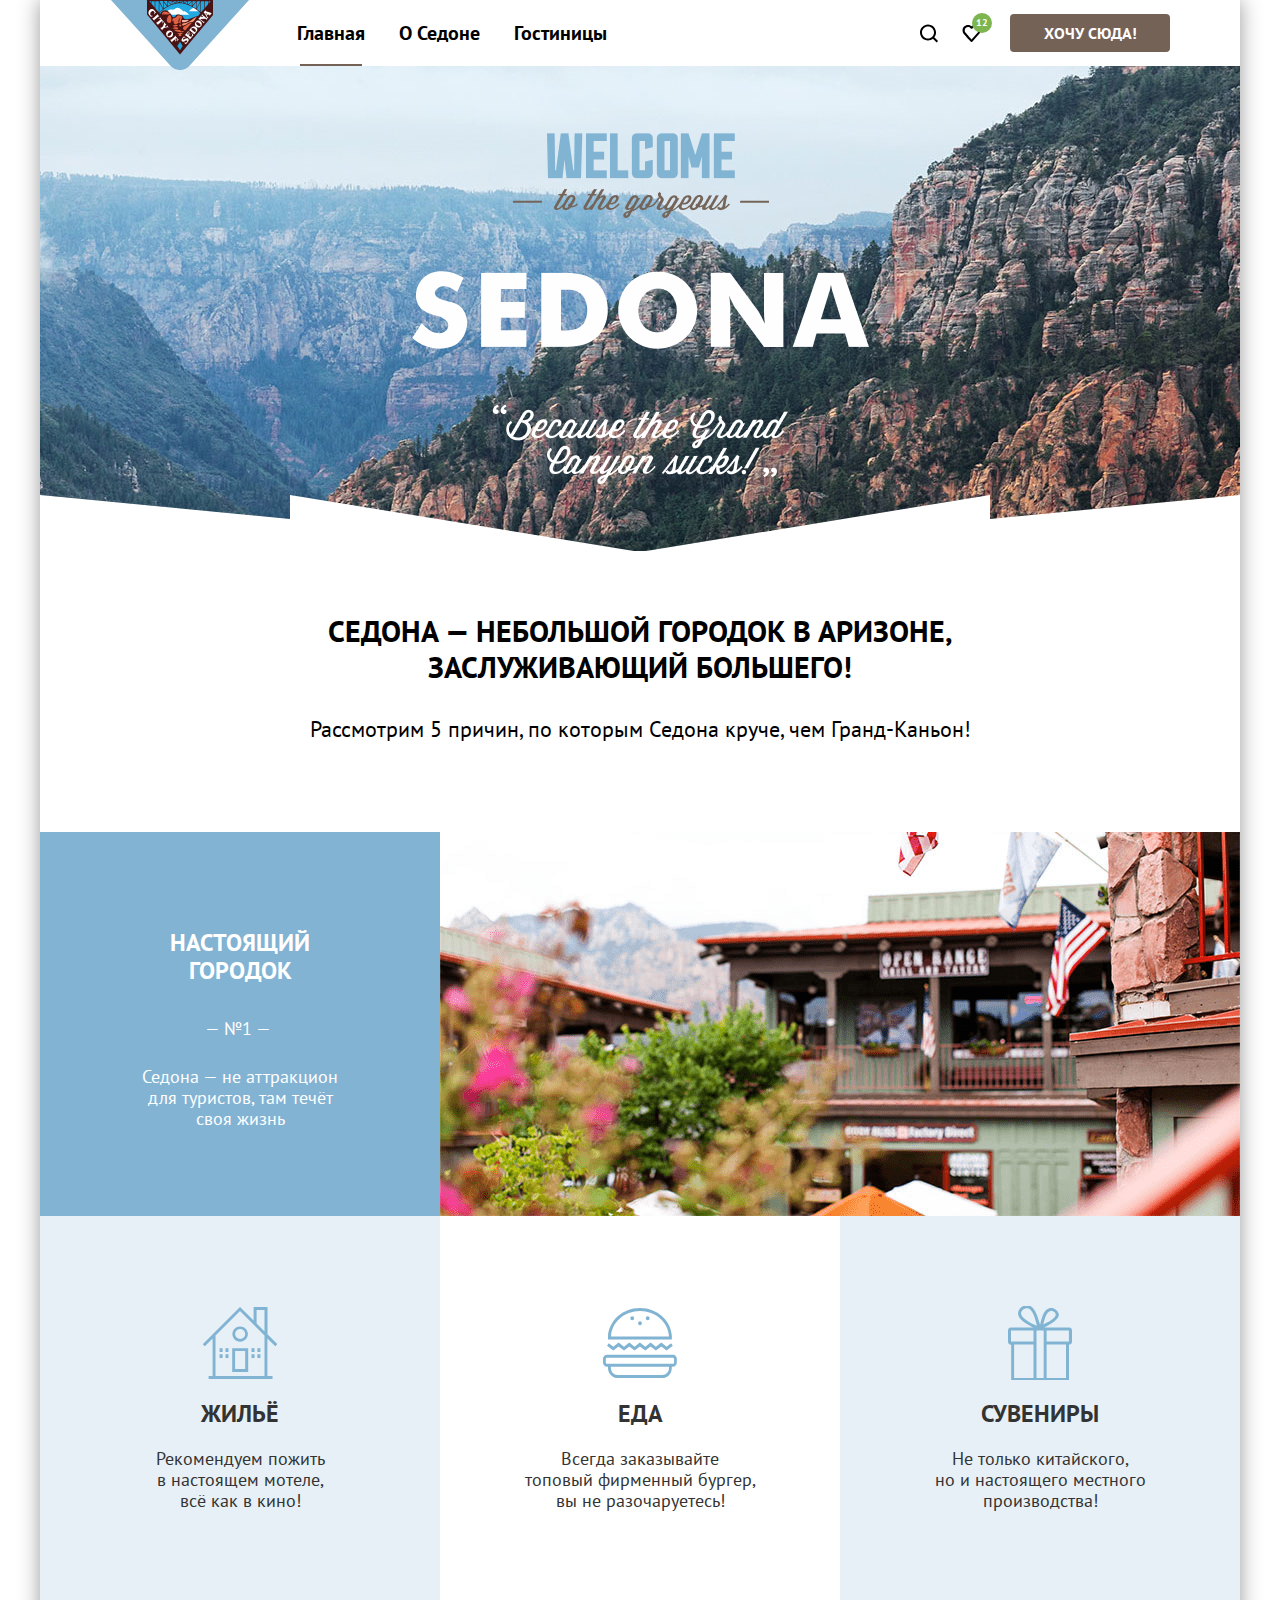
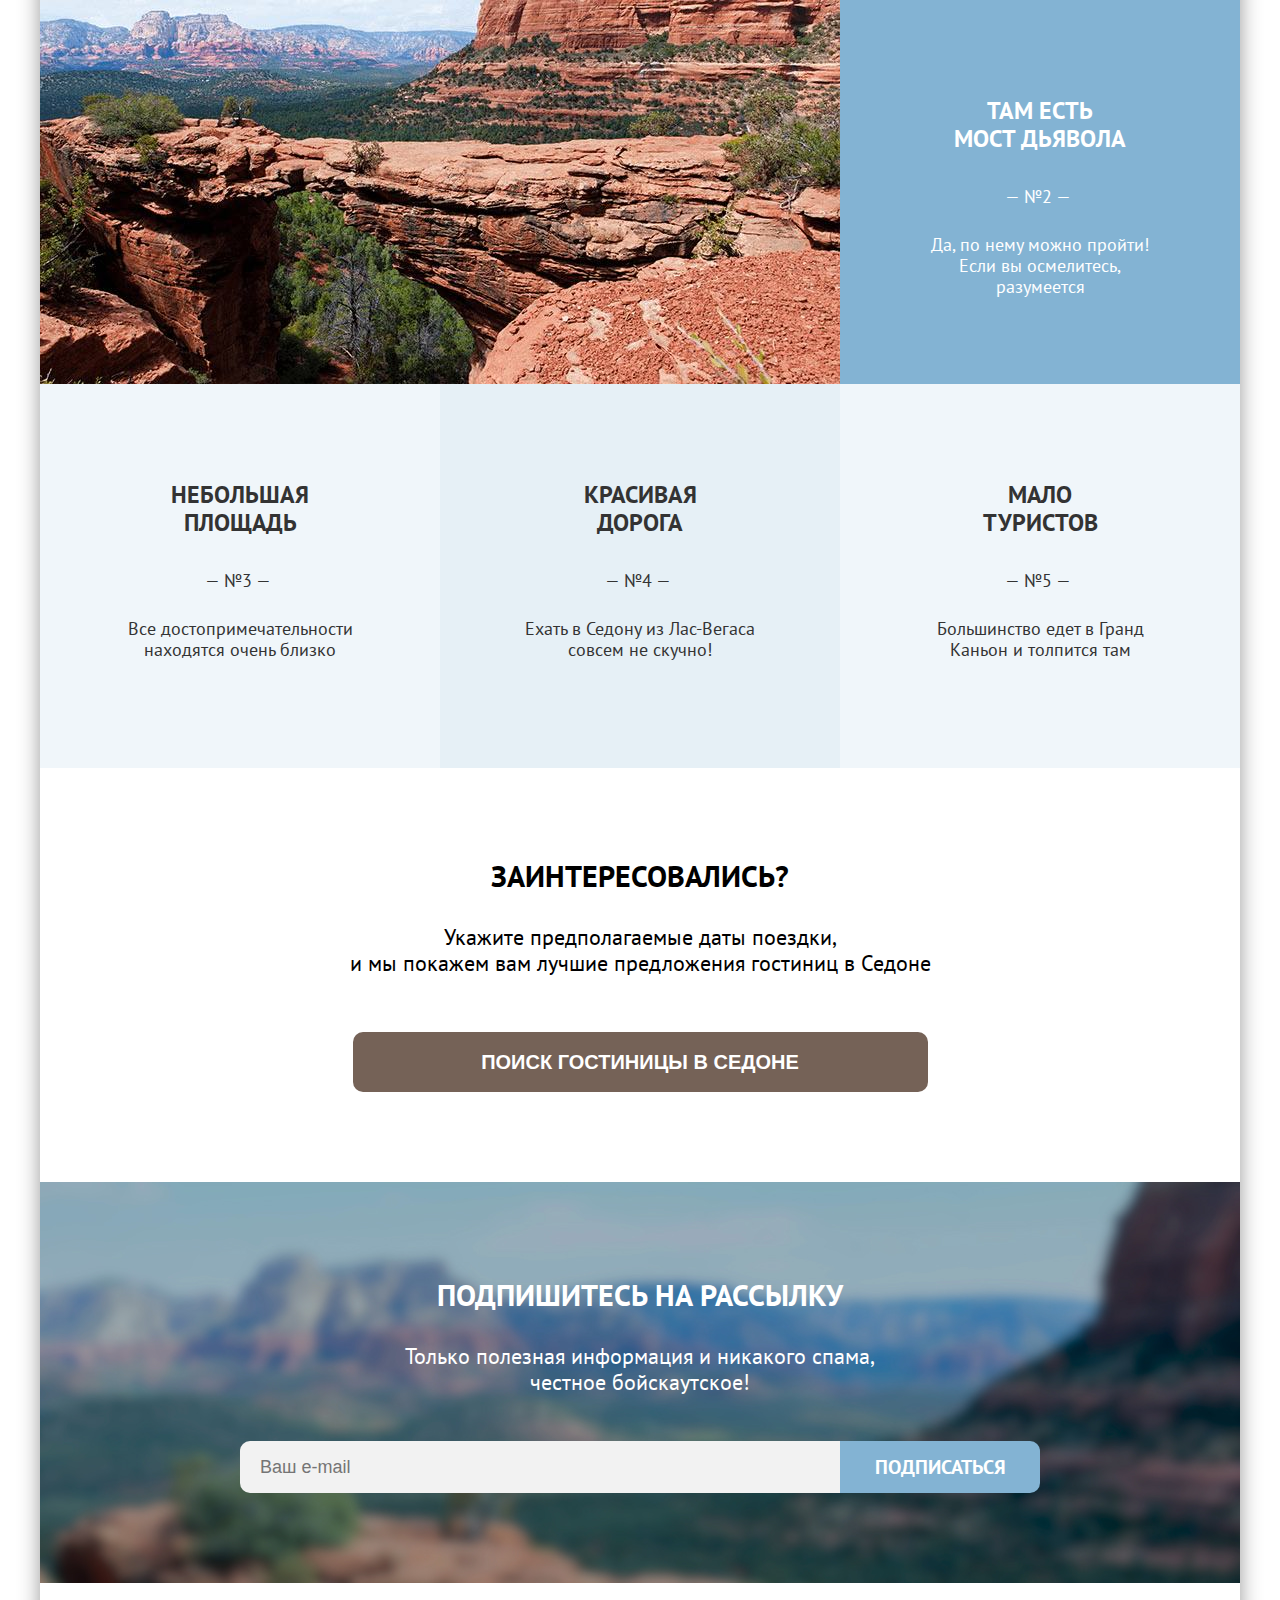
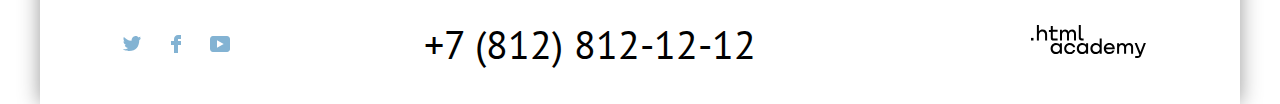
==== commit 816cfa11: "feat: add modal toggle" ====
--- a/index.html
+++ b/index.html
@@ -1,7 +1,7 @@
 <!DOCTYPE html>
 <html lang="ru">
 <head>
-    <meta charset="UTF-8">
+    <meta charset="UTF-8" name="viewport" content="width=device-width, initial-scale=1.0">
     <title>Ваше путешествие в Седону</title>
     <link rel="stylesheet" href="styles/styles.css">
     <link rel="stylesheet" href="styles/outline.css">
@@ -14,6 +14,7 @@
             <div class="nav-logo">
                 <a href="index.html">
                 <img src="images/brand.svg" style="width: 140px; height: 70px;" alt="логотип сайта" class="mail-logo">
+
                 </a>
             </div>
 
@@ -51,7 +52,7 @@
 
             <a class="count-link" href="#"><span class="additional-menu-count">12</span></a>
 
-            <a href="#" class="additional-menu-button brown-button">Хочу сюда!</a>
+            <a href="#" class="additional-menu-button brown-button" id="modal-button">Хочу сюда!</a>
 
         </div>
 
@@ -208,10 +209,10 @@
             </div>
             </section>
     </footer>
-    <div class="modal-container modal-hide">
-        <div class="modal-window">
+    <div class="modal-container modal-hide" id="modal">
+        <div class="modal-window" id="modalWindow">
             <h2 class="modal-heading">Поиск гостиницы в Седоне</h2>
-            <button type="button" class="modal-close-button">
+            <button type="button" class="modal-close-button" id="modalClose">
                 <span class="visually-hidden">Закрыть</span>
             </button>
 
@@ -283,5 +284,35 @@
 
         </div>
     </div>
+    <script>
+      let modalButton = document.getElementById('modal-button')
+      let modal = document.getElementById('modal')
+      let modalClose = document.getElementById('modalClose')
+      let modalWindow = document.getElementById('modalWindow')
+
+      modalButton.onclick = function() {
+        if (modal.classList.contains('modal-hide')) {
+          modal.classList.remove('modal-hide')
+          modal.classList.add('modal-open')
+        } else {
+          modal.classList.remove('modal-open')
+          modal.classList.add('modal-hide')
+        }
+      }
+
+      modalClose.onclick = function () {
+        modal.classList.remove('modal-open')
+        modal.classList.add('modal-hide')
+      }
+
+      modal.onclick = function (e) {
+        if (modal.classList.contains('modal-open') && e.target !== modalWindow) {
+          modal.classList.remove('modal-open')
+          modal.classList.add('modal-hide')
+        }
+      }
+
+
+    </script>
 </body>
 </html>
--- a/styles/styles.css
+++ b/styles/styles.css
@@ -22,7 +22,7 @@
 
 html {
     height: 100%;
-    background-color: #e5e5e5;
+    scroll-behavior: smooth;
   }
 
 body {
@@ -211,6 +211,7 @@
     grid-template-columns: repeat(3, 400px);
     grid-template-rows: repeat(4, 384px);
 }
+
 
 
 
@@ -1150,6 +1151,7 @@
     text-transform: uppercase;
 }
 
+
 .advantage-descriprion {
     font-size: 18px;
     line-height: 21px;
@@ -1205,7 +1207,9 @@
 
 .index-footer-info {
     background-image: url("../images/decoration/footer-bg-blur.jpg");
+    background-repeat: no-repeat;
     background-color: #68A2CA;
+    background-size: cover;
     color:rgb(255, 255, 255);
     text-align: center;
 
